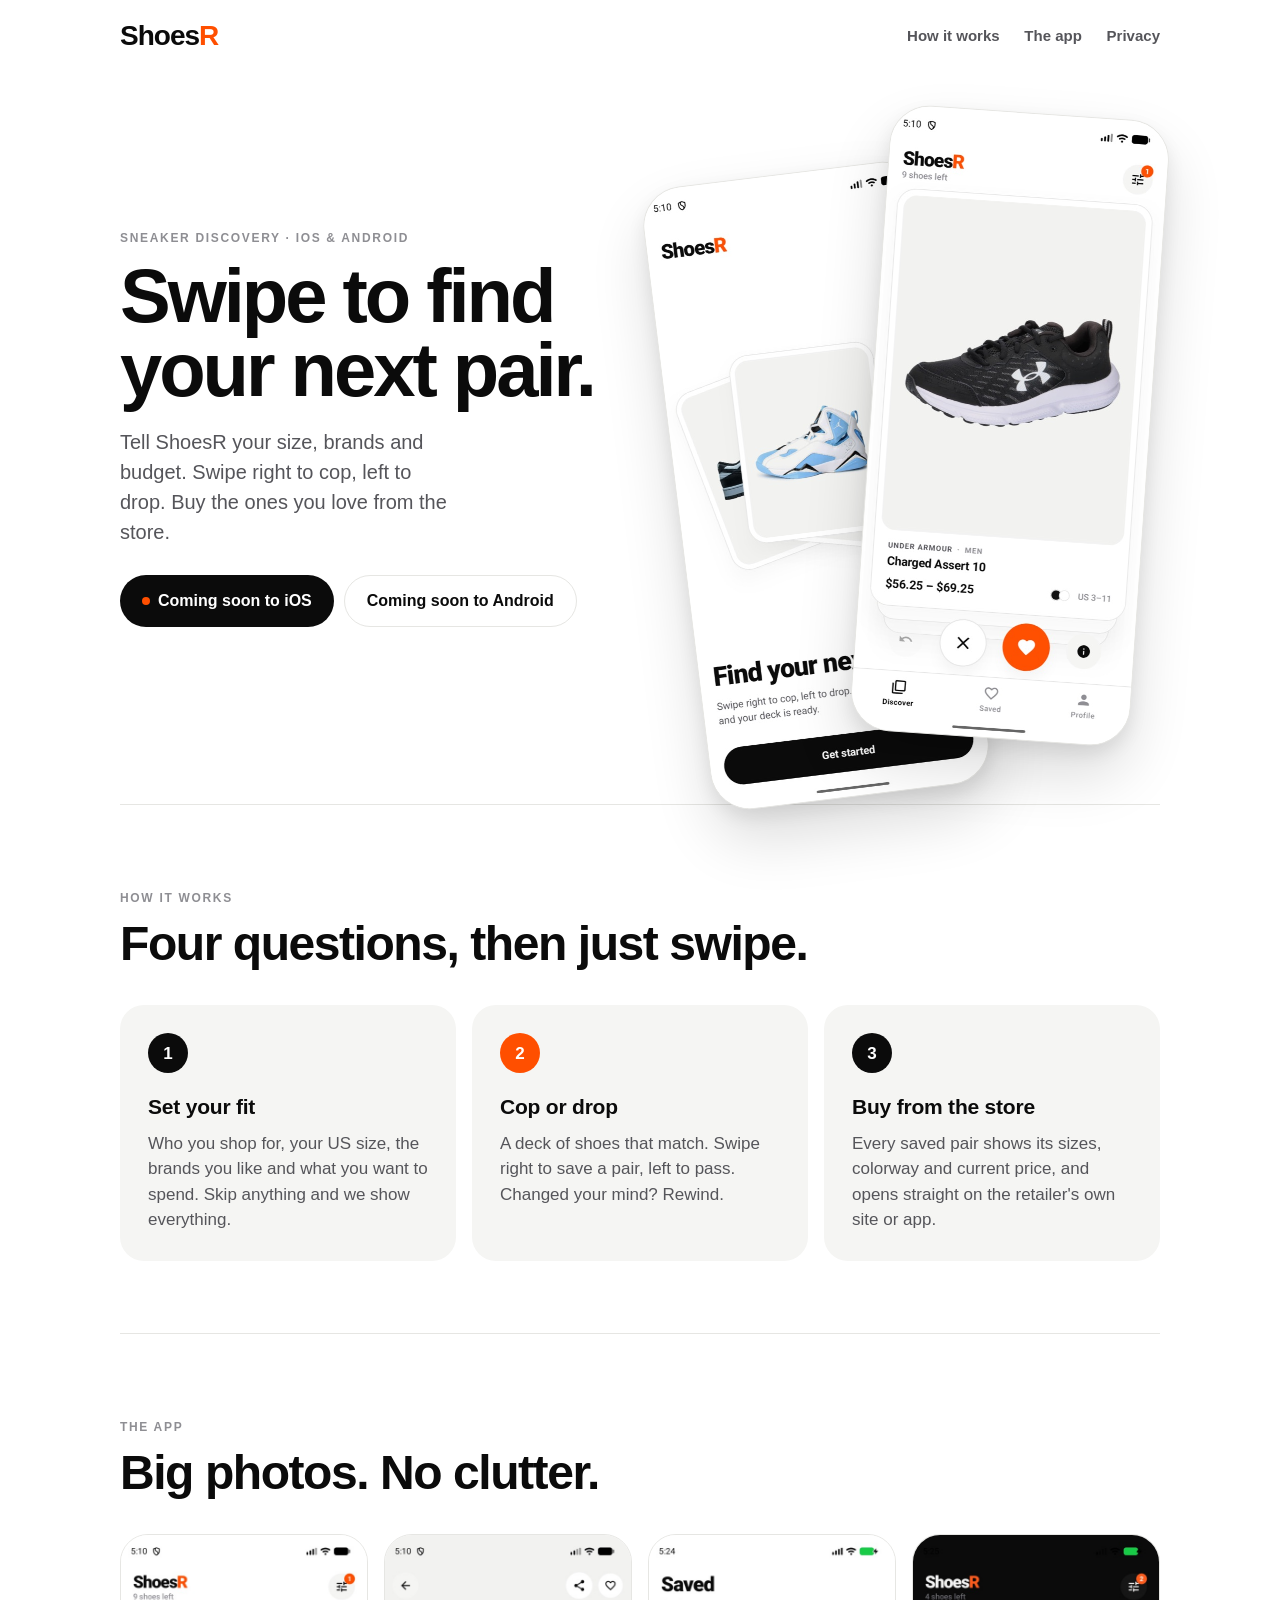
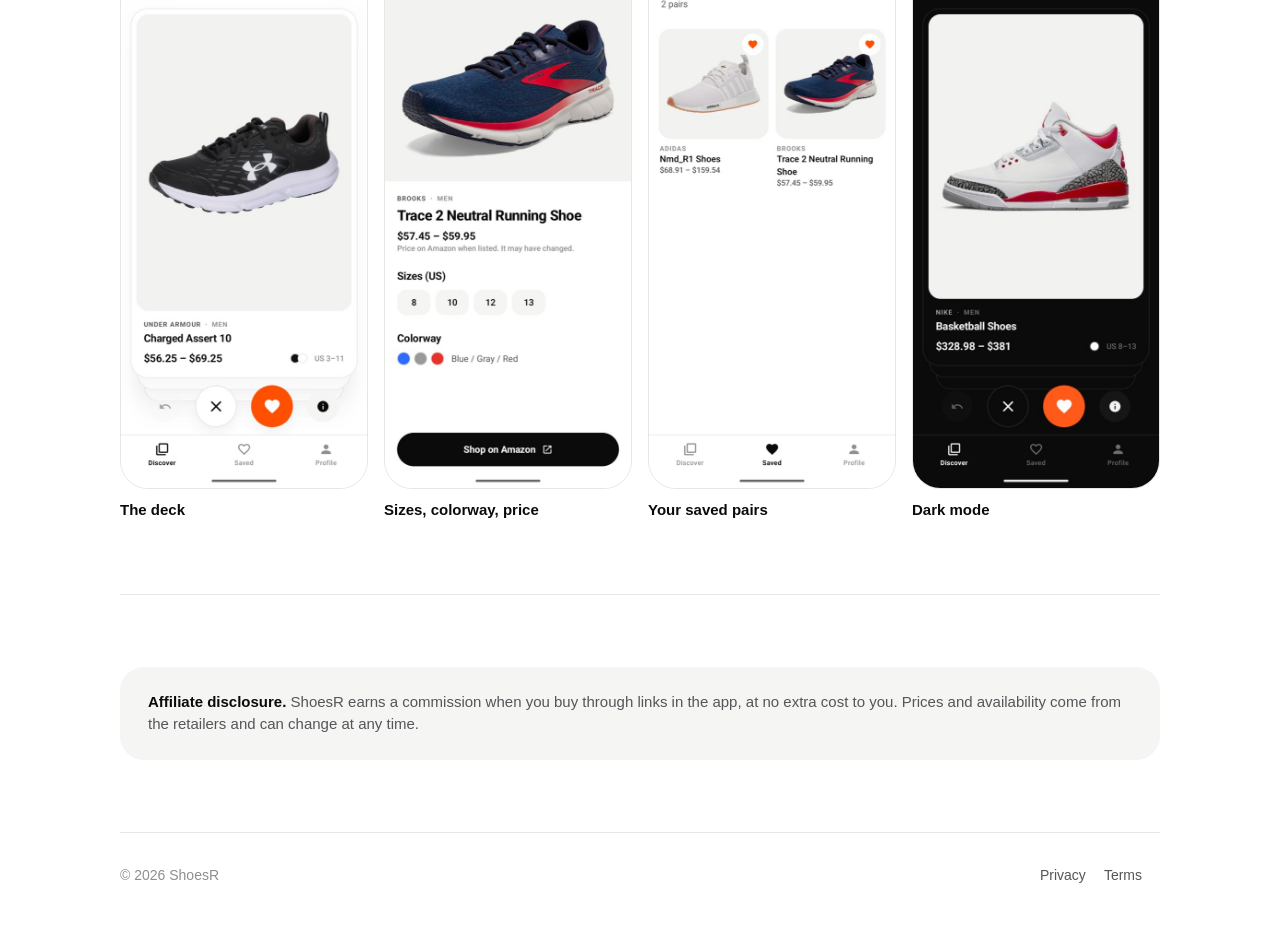
==== index.html @ 1f91441d "ShoesR landing page Co-Authored-By: Claude Opus 5.5 <noreply@anthropic.com>" ====
<!doctype html>
<html lang="en">
<head>
  <meta charset="utf-8">
  <meta name="viewport" content="width=device-width, initial-scale=1">
  <title>ShoesR · Swipe to find your next pair</title>
  <meta name="description" content="ShoesR is a swipe-to-discover sneaker app. Set your size, brands and budget, swipe right to save the pairs you'd cop, and buy them from the retailer.">
  <meta property="og:title" content="ShoesR · Swipe to find your next pair">
  <meta property="og:description" content="Swipe right to cop, left to drop. A sneaker discovery app for iOS and Android, coming soon.">
  <meta property="og:image" content="img/discover.jpg">
  <meta name="theme-color" content="#ffffff">
  <link rel="icon" type="image/png" href="img/favicon.png">
  <link rel="apple-touch-icon" href="img/apple-touch-icon.png">
  <link rel="stylesheet" href="style.css">
</head>
<body>
  <div class="wrap">
    <header class="top">
      <a class="wordmark" href="./">Shoes<span>R</span></a>
      <nav>
        <a href="#how">How it works</a>
        <a href="#app">The app</a>
        <a class="keep" href="privacy.html">Privacy</a>
      </nav>
    </header>

    <section class="hero">
      <div>
        <p class="eyebrow">Sneaker discovery · iOS &amp; Android</p>
        <h1>Swipe to find your next pair.</h1>
        <p class="lead">Tell ShoesR your size, brands and budget. Swipe right to cop, left to drop. Buy the ones you love from the store.</p>
        <div class="badges">
          <span class="pill solid"><span class="dot"></span>Coming soon to iOS</span>
          <span class="pill ghost">Coming soon to Android</span>
        </div>
      </div>
      <div class="phones" aria-hidden="true">
        <div class="phone back"><img src="img/welcome.jpg" alt=""></div>
        <div class="phone front"><img src="img/discover.jpg" alt=""></div>
      </div>
    </section>

    <section class="band" id="how">
      <p class="eyebrow">How it works</p>
      <h2>Four questions, then just swipe.</h2>
      <div class="steps">
        <div class="step">
          <div class="n">1</div>
          <h3>Set your fit</h3>
          <p>Who you shop for, your US size, the brands you like and what you want to spend. Skip anything and we show everything.</p>
        </div>
        <div class="step cop">
          <div class="n">2</div>
          <h3>Cop or drop</h3>
          <p>A deck of shoes that match. Swipe right to save a pair, left to pass. Changed your mind? Rewind.</p>
        </div>
        <div class="step">
          <div class="n">3</div>
          <h3>Buy from the store</h3>
          <p>Every saved pair shows its sizes, colorway and current price, and opens straight on the retailer's own site or app.</p>
        </div>
      </div>
    </section>

    <section class="band" id="app">
      <p class="eyebrow">The app</p>
      <h2>Big photos. No clutter.</h2>
      <div class="gallery">
        <figure style="margin:0"><div class="shot"><img src="img/discover.jpg" alt="The swipe deck showing a sneaker card with price and store" loading="lazy"></div><figcaption class="caption">The deck</figcaption></figure>
        <figure style="margin:0"><div class="shot"><img src="img/detail.jpg" alt="A shoe's detail screen with sizes and a buy button" loading="lazy"></div><figcaption class="caption">Sizes, colorway, price</figcaption></figure>
        <figure style="margin:0"><div class="shot"><img src="img/saved.jpg" alt="The saved shoes grid" loading="lazy"></div><figcaption class="caption">Your saved pairs</figcaption></figure>
        <figure style="margin:0"><div class="shot"><img src="img/dark.jpg" alt="The swipe deck in dark mode" loading="lazy"></div><figcaption class="caption">Dark mode</figcaption></figure>
      </div>
    </section>

    <section class="band">
      <div class="disclosure">
        <strong>Affiliate disclosure.</strong> ShoesR earns a commission when you buy through links in the app, at no extra cost to you. Prices and availability come from the retailers and can change at any time.
      </div>
    </section>

    <footer>
      <div>© 2026 ShoesR</div>
      <div><a href="privacy.html">Privacy</a><a href="terms.html">Terms</a></div>
    </footer>
  </div>
</body>
</html>
---- style.css ----
:root {
  --bg: #ffffff; --surface: #f5f5f3; --tile: #f2f2f0; --ink: #0b0b0b; --ink2: #55555a;
  --ink3: #8e8e93; --line: #e6e6e3; --accent: #ff4f00; --on-ink: #ffffff;
  --radius: 28px;
  --font: -apple-system, BlinkMacSystemFont, "SF Pro Display", "Segoe UI", Roboto, Helvetica, Arial, sans-serif;
}
@media (prefers-color-scheme: dark) {
  :root { --bg: #0b0b0b; --surface: #161616; --ink: #f4f4f2; --ink2: #a1a1a6; --ink3: #6e6e73; --line: #262626; --accent: #ff5a1a; --on-ink: #0b0b0b; }
}
* { box-sizing: border-box; }
html { -webkit-text-size-adjust: 100%; }
body { margin: 0; background: var(--bg); color: var(--ink); font: 17px/1.5 var(--font); }
a { color: inherit; }
.wrap { max-width: 1080px; margin: 0 auto; padding: 0 20px; }

header.top { display: flex; align-items: center; justify-content: space-between; height: 72px; }
.wordmark { font-weight: 900; font-size: 28px; letter-spacing: -1px; text-decoration: none; }
.wordmark span { color: var(--accent); }
nav a { color: var(--ink2); text-decoration: none; font-weight: 600; font-size: 15px; margin-left: 20px; }
nav a:hover { color: var(--ink); }

.hero { display: grid; grid-template-columns: 1.05fr 1fr; gap: 48px; align-items: center; padding: 40px 0 72px; }
h1 { font-size: clamp(44px, 7vw, 76px); line-height: 0.98; letter-spacing: -0.04em; font-weight: 900; margin: 0 0 20px; }
.lead { font-size: 20px; color: var(--ink2); max-width: 30ch; margin: 0 0 28px; }
.badges { display: flex; flex-wrap: wrap; gap: 10px; }
.pill { display: inline-flex; align-items: center; gap: 8px; height: 52px; padding: 0 22px; border-radius: 999px;
  font-weight: 700; font-size: 16px; }
.pill.solid { background: var(--ink); color: var(--on-ink); }
.pill.ghost { border: 1.5px solid var(--line); }
.dot { width: 8px; height: 8px; border-radius: 50%; background: var(--accent); }

.phones { position: relative; height: 620px; }
.phone { position: absolute; width: 280px; border-radius: 40px; overflow: hidden; background: var(--bg);
  border: 1px solid var(--line); box-shadow: 0 30px 60px rgba(0,0,0,.14), 0 8px 18px rgba(0,0,0,.08); }
.phone img { display: block; width: 100%; height: auto; }
.phone.back { left: 0; top: 60px; transform: rotate(-7deg); }
.phone.front { right: 10px; top: 0; transform: rotate(4deg); }

.eyebrow { font-size: 12px; font-weight: 800; letter-spacing: .14em; text-transform: uppercase; color: var(--ink3); }
section.band { padding: 72px 0; border-top: 1px solid var(--line); }
h2 { font-size: clamp(32px, 4.5vw, 48px); letter-spacing: -0.03em; line-height: 1.05; font-weight: 900; margin: 10px 0 36px; }
.steps { display: grid; grid-template-columns: repeat(3, 1fr); gap: 16px; }
.step { background: var(--surface); border-radius: 24px; padding: 28px; }
.step .n { width: 40px; height: 40px; border-radius: 50%; background: var(--ink); color: var(--on-ink);
  display: grid; place-items: center; font-weight: 800; margin-bottom: 18px; }
.step.cop .n { background: var(--accent); color: #fff; }
.step h3 { margin: 0 0 8px; font-size: 21px; letter-spacing: -0.01em; }
.step p { margin: 0; color: var(--ink2); }

.gallery { display: grid; grid-template-columns: repeat(4, 1fr); gap: 16px; }
.shot { border-radius: 28px; overflow: hidden; border: 1px solid var(--line); background: var(--surface); }
.shot img { display: block; width: 100%; height: auto; }
.caption { margin-top: 10px; font-weight: 700; font-size: 15px; }

.disclosure { background: var(--surface); border-radius: 24px; padding: 24px 28px; color: var(--ink2); font-size: 15px; }
.disclosure strong { color: var(--ink); }

footer { border-top: 1px solid var(--line); padding: 32px 0 48px; color: var(--ink3); font-size: 14px;
  display: flex; flex-wrap: wrap; gap: 16px; justify-content: space-between; }
footer a { color: var(--ink2); text-decoration: none; margin-right: 18px; }

.doc { max-width: 720px; padding: 24px 0 72px; }
.doc h1 { font-size: 48px; }
.doc h2 { font-size: 22px; margin: 32px 0 8px; letter-spacing: -0.01em; }
.doc p, .doc li { color: var(--ink2); }
.updated { color: var(--ink3); font-size: 14px; }

@media (max-width: 860px) {
  .hero { grid-template-columns: 1fr; gap: 24px; padding-top: 16px; }
  .phones { height: 500px; max-width: 420px; margin: 0 auto; width: 100%; }
  .phone { width: 220px; }
  .steps { grid-template-columns: 1fr; }
  .gallery { grid-template-columns: repeat(2, 1fr); }
  nav a:not(.keep) { display: none; }
}
@media (max-width: 420px) { .phone { width: 190px; } .phones { height: 440px; } }
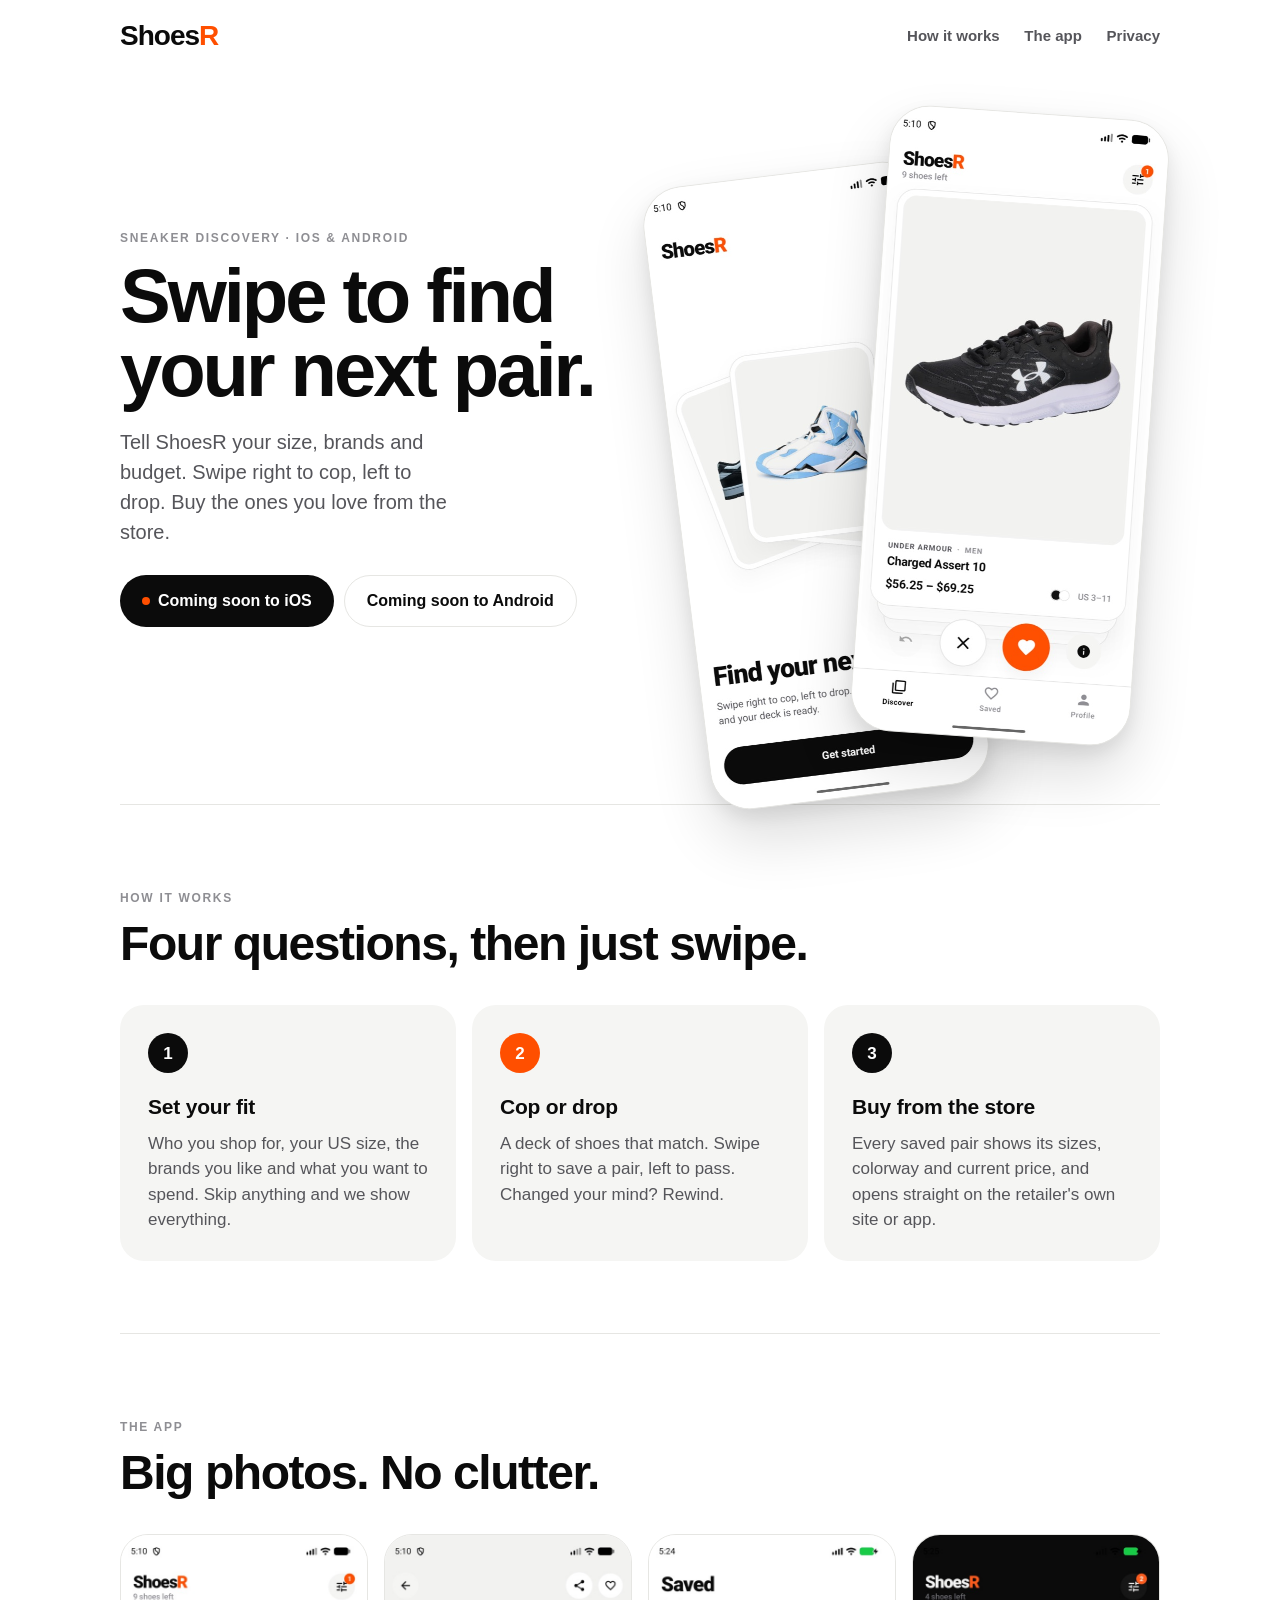
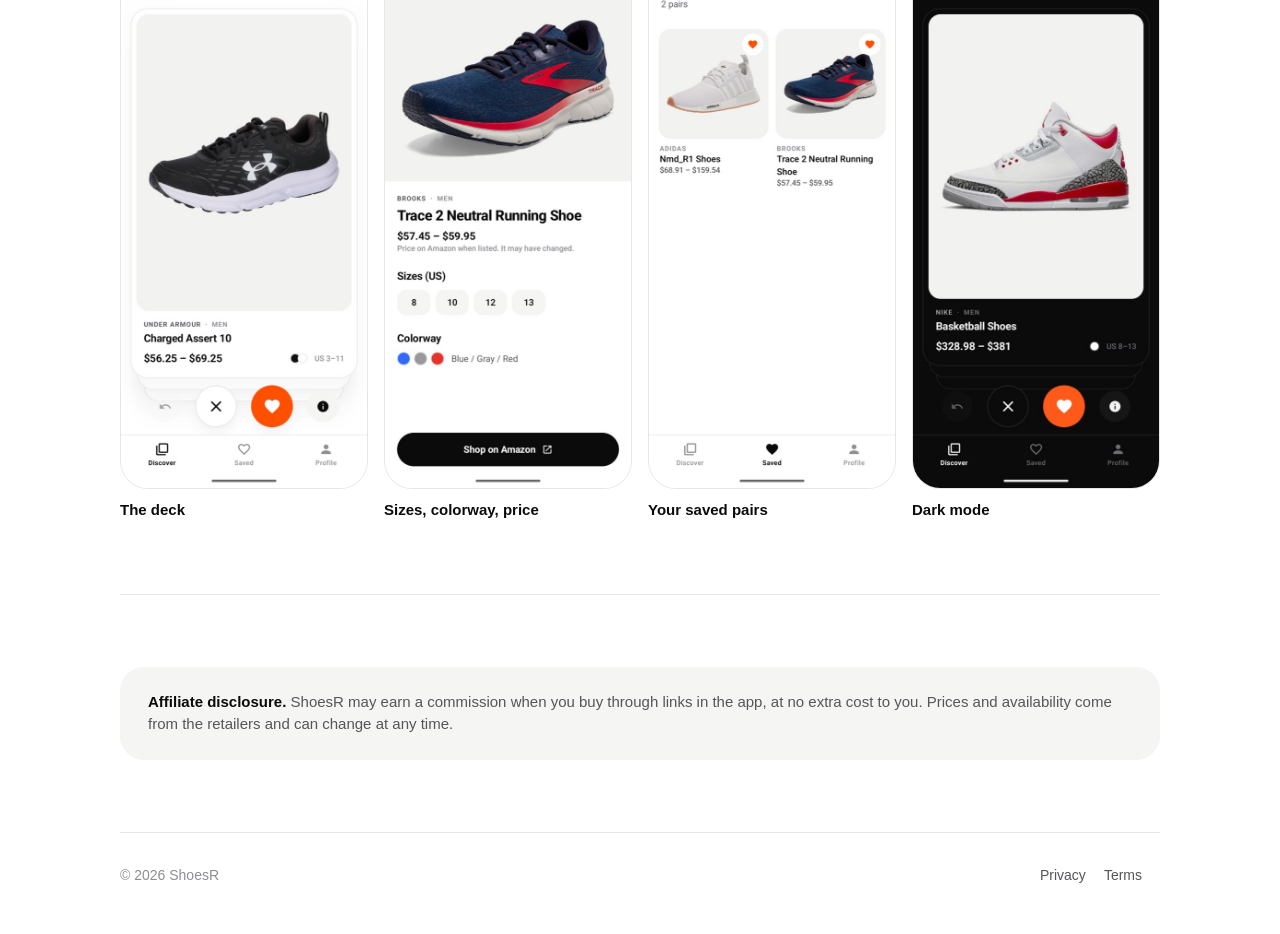
==== commit 5fb4b872: "Say 'may earn' in the affiliate disclosure Co-Authored-By: Claude Opus 5.5 <noreply@anthropic.com>" ====
--- a/index.html
+++ b/index.html
@@ -3,6 +3,7 @@
 <head>
   <meta charset="utf-8">
   <meta name="viewport" content="width=device-width, initial-scale=1">
+  <meta name='impact-site-verification' value='1cbe53e2-c9c3-486c-8fc2-f38b173067b9'>
   <title>ShoesR · Swipe to find your next pair</title>
   <meta name="description" content="ShoesR is a swipe-to-discover sneaker app. Set your size, brands and budget, swipe right to save the pairs you'd cop, and buy them from the retailer.">
   <meta property="og:title" content="ShoesR · Swipe to find your next pair">
@@ -75,7 +76,7 @@
 
     <section class="band">
       <div class="disclosure">
-        <strong>Affiliate disclosure.</strong> ShoesR earns a commission when you buy through links in the app, at no extra cost to you. Prices and availability come from the retailers and can change at any time.
+        <strong>Affiliate disclosure.</strong> ShoesR may earn a commission when you buy through links in the app, at no extra cost to you. Prices and availability come from the retailers and can change at any time.
       </div>
     </section>
 
